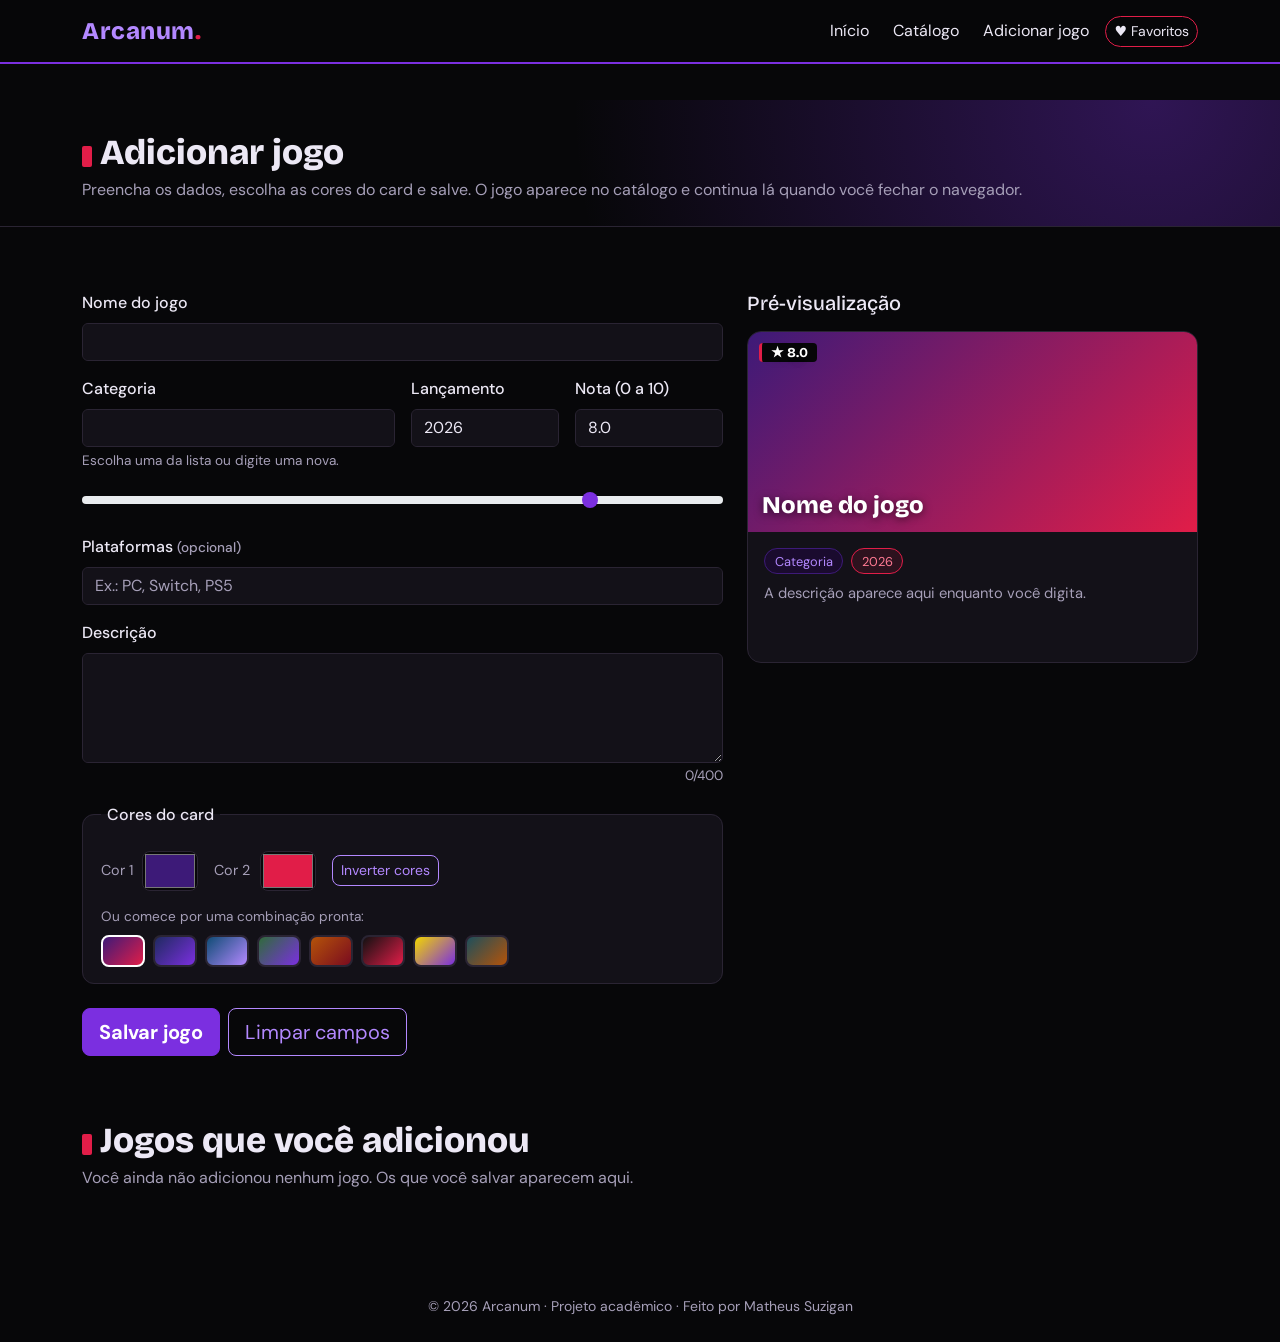
==== adicionar.html @ 14330023 "ATUALIZAÇÃO 2.6" ====
<!DOCTYPE html>
<html lang="pt-BR">

<head>
    <meta charset="UTF-8">
    <meta name="viewport" content="width=device-width, initial-scale=1">
    <meta name="description" content="Adicione seus próprios jogos ao catálogo Arcanum.">
    <title>Adicionar jogo | Arcanum</title>
    <link rel="preconnect" href="https://fonts.googleapis.com">
    <link rel="preconnect" href="https://fonts.gstatic.com" crossorigin>
    <link
        href="https://fonts.googleapis.com/css2?family=Bricolage+Grotesque:wght@500;700;800&family=DM+Sans:wght@400;500;700&display=swap"
        rel="stylesheet">
    <link href="https://cdn.jsdelivr.net/npm/bootstrap@5.3.3/dist/css/bootstrap.min.css" rel="stylesheet">
    <link rel="stylesheet" href="CSS/style.css">
    <link rel="stylesheet" href="CSS/adicionar.css">
</head>

<body>

    <header>
        <nav class="navbar navbar-expand-md navbar-dark fixed-top app-nav" aria-label="Navegação principal">
            <div class="container">
                <a class="navbar-brand" href="index.html">Arcanum</a>
                <button class="navbar-toggler" type="button" data-bs-toggle="collapse" data-bs-target="#menu"
                    aria-controls="menu" aria-expanded="false" aria-label="Abrir menu">
                    <span class="navbar-toggler-icon"></span>
                </button>
                <div class="collapse navbar-collapse" id="menu">
                    <ul class="navbar-nav ms-auto align-items-md-center gap-md-2">
                        <li class="nav-item"><a class="nav-link" href="index.html">Início</a></li>
                        <li class="nav-item"><a class="nav-link" href="catalogo.html">Catálogo</a></li>
                        <li class="nav-item"><a class="nav-link active" href="adicionar.html"
                                aria-current="page">Adicionar jogo</a></li>
                        <li class="nav-item">
                            <a class="btn btn-sm btn-fav-nav" href="index.html#favoritos">♥ Favoritos</a>
                        </li>
                    </ul>
                </div>
            </div>
        </nav>
    </header>

    <main class="pagina-catalogo">
        <section class="cabecalho-catalogo">
            <div class="container">
                <h1 class="section-title mb-1">Adicionar jogo</h1>
                <p class="text-muted-arcanum mb-0">Preencha os dados, escolha as cores do card e salve. O jogo aparece
                    no catálogo e continua lá quando você fechar o navegador.</p>
            </div>
        </section>

        <section class="py-5" aria-label="Formulário de novo jogo">
            <div class="container">
                <div class="row g-4">

                    <div class="col-lg-7">
                        <form id="formJogo" novalidate>
                            <div class="row g-3">
                                <div class="col-12">
                                    <label for="titulo" class="form-label">Nome do jogo</label>
                                    <input type="text" id="titulo" class="form-control" maxlength="60" required
                                        autocomplete="off">
                                    <div class="invalid-feedback">Digite o nome do jogo.</div>
                                </div>

                                <div class="col-sm-6">
                                    <label for="categoria" class="form-label">Categoria</label>
                                    <input type="text" id="categoria" class="form-control" list="listaCategorias"
                                        maxlength="30" required autocomplete="off">
                                    <datalist id="listaCategorias"></datalist>
                                    <div class="form-text campo-ajuda">Escolha uma da lista ou digite uma nova.</div>
                                    <div class="invalid-feedback">Informe a categoria.</div>
                                </div>

                                <div class="col-sm-3 col-6">
                                    <label for="ano" class="form-label">Lançamento</label>
                                    <input type="number" id="ano" class="form-control" min="1950" max="2100" step="1"
                                        required>
                                    <div class="invalid-feedback">Use um ano entre 1950 e 2100.</div>
                                </div>

                                <div class="col-sm-3 col-6">
                                    <label for="nota" class="form-label">Nota (0 a 10)</label>
                                    <input type="number" id="nota" class="form-control" min="0" max="10" step="0.1"
                                        value="8.0" required>
                                    <div class="invalid-feedback">A nota vai de 0 a 10.</div>
                                </div>

                                <div class="col-12">
                                    <label for="notaRange" class="visually-hidden">Ajustar nota com o controle
                                        deslizante</label>
                                    <input type="range" id="notaRange" class="form-range" min="0" max="10" step="0.1"
                                        value="8">
                                </div>

                                <div class="col-12">
                                    <label for="plataforma" class="form-label">Plataformas <span
                                            class="campo-ajuda">(opcional)</span></label>
                                    <input type="text" id="plataforma" class="form-control" maxlength="60"
                                        placeholder="Ex.: PC, Switch, PS5" autocomplete="off">
                                </div>

                                <div class="col-12">
                                    <label for="descricao" class="form-label">Descrição</label>
                                    <textarea id="descricao" class="form-control" rows="4" maxlength="400"
                                        required></textarea>
                                    <div class="invalid-feedback">Escreva uma descrição.</div>
                                    <div class="text-end"><small class="campo-ajuda"
                                            id="contadorDescricao">0/400</small></div>
                                </div>

                                <div class="col-12">
                                    <fieldset class="fieldset-cores">
                                        <legend class="form-label mb-2">Cores do card</legend>
                                        <div class="d-flex flex-wrap align-items-center gap-3 mb-3">
                                            <div class="seletor-cor">
                                                <label for="cor1">Cor 1</label>
                                                <input type="color" id="cor1" value="#3d1a78">
                                            </div>
                                            <div class="seletor-cor">
                                                <label for="cor2">Cor 2</label>
                                                <input type="color" id="cor2" value="#e11d48">
                                            </div>
                                            <button type="button" class="btn btn-sm btn-outline-arcanum"
                                                id="btnInverter">Inverter cores</button>
                                        </div>
                                        <p class="campo-ajuda mb-2" id="rotuloPresets">Ou comece por uma combinação
                                            pronta:</p>
                                        <div class="d-flex flex-wrap gap-2" id="presets" role="group"
                                            aria-labelledby="rotuloPresets"></div>
                                    </fieldset>
                                </div>
                            </div>

                            <div class="d-flex flex-wrap gap-2 mt-4">
                                <button type="submit" class="btn btn-arcanum btn-lg">Salvar jogo</button>
                                <button type="button" class="btn btn-outline-arcanum btn-lg" id="btnLimpar">Limpar
                                    campos</button>
                            </div>

                            <div id="mensagem" class="mt-3" role="status" aria-live="polite"></div>
                        </form>
                    </div>

                    <div class="col-lg-5">
                        <div class="preview-sticky">
                            <h2 class="h5 mb-3">Pré-visualização</h2>
                            <article class="game-card preview-card" aria-label="Pré-visualização do card">
                                <div class="game-capa" id="prevCapa">
                                    <span class="game-nota" id="prevNota">★ 8.0</span>
                                    <span id="prevTitulo">Nome do jogo</span>
                                </div>
                                <div class="game-body">
                                    <div class="d-flex gap-2 mb-2 flex-wrap">
                                        <span class="tag" id="prevCategoria">Categoria</span>
                                        <span class="tag tag-vermelha" id="prevAno">Ano</span>
                                    </div>
                                    <p class="game-desc mb-0" id="prevDescricao">A descrição aparece aqui enquanto você
                                        digita.</p>
                                </div>
                            </article>
                        </div>
                    </div>
                </div>

                <div class="mt-5">
                    <h2 class="section-title h3 mb-1">Jogos que você adicionou</h2>
                    <p class="text-muted-arcanum" id="resumoSalvos" aria-live="polite"></p>
                    <ul class="lista-salvos list-unstyled" id="listaSalvos"></ul>
                </div>
            </div>
        </section>
    </main>

    <footer class="py-4 text-center">
        <small>© 2026 Arcanum · Projeto acadêmico · Feito por Matheus Suzigan</small>
    </footer>

    <script src="https://cdn.jsdelivr.net/npm/bootstrap@5.3.3/dist/js/bootstrap.bundle.min.js"></script>
    <script src="JS/adicionar.js"></script>
</body>

</html>
---- CSS/style.css ----
:root {
  --roxo-900: #1a0b2e;
  --roxo-700: #3d1a78;
  --roxo-500: #7b2fe0;
  --roxo-300: #b388ff;
  --preto: #070709;
  --grafite: #131118;
  --vermelho: #e11d48;
  --texto: #ece8f5;
  --texto-suave: #a69fb8;
  --borda: #2a2433;
}
 
html { scroll-behavior: smooth; scroll-padding-top: 76px; }
 
body {
  font-family: 'DM Sans', system-ui, sans-serif;
  background: var(--preto);
  color: var(--texto);
}
 
h1, h2, h3, h4, .navbar-brand { font-family: 'Bricolage Grotesque', sans-serif; }
 
.text-muted-arcanum { color: var(--texto-suave); }
 
.app-nav {
  background: rgba(7, 7, 9, .92);
  backdrop-filter: blur(8px);
  border-bottom: 2px solid var(--roxo-500);
}
.navbar-brand { font-weight: 800; font-size: 1.5rem; color: var(--roxo-300) !important; letter-spacing: .5px; }
.navbar-brand::after { content: "."; color: var(--vermelho); }
.nav-link { color: var(--texto) !important; }
.nav-link:hover, .nav-link:focus-visible { color: var(--roxo-300) !important; }
 
.btn-fav-nav {
  border: 1px solid var(--vermelho);
  color: var(--texto);
  border-radius: 999px;
}
.btn-fav-nav:hover, .btn-fav-nav[aria-pressed="true"] { background: var(--vermelho); color: #fff; }
.btn-fav-nav .badge { background: #fff; color: var(--vermelho); }
 
.hero {
  padding: 140px 0 80px;
  background:
    radial-gradient(circle at 85% 20%, rgba(123, 47, 224, .45), transparent 45%),
    linear-gradient(180deg, var(--roxo-900) 0%, var(--preto) 100%);
}
.hero-title { font-weight: 800; font-size: clamp(2rem, 5vw, 3.4rem); line-height: 1.1; margin-bottom: 1rem; }
.hero-text { color: var(--texto-suave); font-size: 1.15rem; max-width: 52ch; margin-bottom: 1.8rem; }
 
.hero-stats {
  display: grid; grid-template-columns: repeat(3, 1fr);
  background: var(--grafite);
  border: 1px solid var(--borda);
  border-left: 4px solid var(--vermelho);
  border-radius: 12px;
  padding: 1.5rem 1rem;
  text-align: center;
}
.hero-stats strong { display: block; font-family: 'Bricolage Grotesque', sans-serif; font-size: 2.2rem; color: var(--roxo-300); }
.hero-stats span { color: var(--texto-suave); font-size: .9rem; }

.btn-arcanum {
  background: var(--roxo-500); border: 1px solid var(--roxo-500);
  color: #fff; font-weight: 700; border-radius: 8px;
}
.btn-arcanum:hover, .btn-arcanum:focus-visible { background: var(--roxo-700); border-color: var(--roxo-300); color: #fff; }
 
.btn-outline-arcanum {
  border: 1px solid var(--roxo-300); color: var(--roxo-300); border-radius: 8px;
}
.btn-outline-arcanum:hover { background: var(--roxo-300); color: var(--preto); }
 
.section-title { font-weight: 800; font-size: clamp(1.6rem, 3vw, 2.2rem); }
.section-title::before {
  content: ""; display: inline-block; width: 10px; height: 1.1em;
  background: var(--vermelho); margin-right: .5rem; vertical-align: -.15em; border-radius: 2px;
  text-align: center; line-height: 1; font-size: 1.2rem;
}
 
.filtros-busca { min-width: min(100%, 380px); }
.form-control, .form-select {
  background-color: var(--grafite); color: var(--texto);
  border: 1px solid var(--borda);
}
.form-control:focus, .form-select:focus {
  background-color: var(--grafite); color: var(--texto);
  border-color: var(--roxo-500); box-shadow: 0 0 0 .2rem rgba(123, 47, 224, .35);
}
.form-control::placeholder { color: var(--texto-suave); }
 
.chip {
  background: transparent; color: var(--texto);
  border: 1px solid var(--borda); border-radius: 999px;
  padding: .4rem 1rem; font-weight: 500; cursor: pointer;
  transition: background .2s, border-color .2s;
}
.chip:hover { border-color: var(--roxo-300); }
.chip.ativo { background: var(--roxo-500); border-color: var(--roxo-500); color: #fff; }
 
.game-card {
  background: var(--grafite);
  border: 1px solid var(--borda);
  border-radius: 14px;
  overflow: hidden;
  height: 100%;
  display: flex; flex-direction: column;
  transition: border-color .25s;
}
.game-card:hover { border-color: var(--roxo-500); }
 
.game-capa {
  height: 150px; position: relative;
  display: flex; align-items: flex-end; padding: .9rem;
  font-family: 'Bricolage Grotesque', sans-serif; font-weight: 800; font-size: 1.5rem; line-height: 1.05;
  color: #fff; text-shadow: 0 2px 8px rgba(0, 0, 0, .6);
}
.game-nota {
  position: absolute; top: .7rem; left: .7rem;
  background: var(--preto); color: #fff; border-left: 3px solid var(--vermelho);
  padding: .15rem .55rem; font-weight: 700; font-size: .85rem; border-radius: 4px;
}
.btn-coracao {
  position: absolute; top: .5rem; right: .5rem;
  width: 40px; height: 40px; border-radius: 50%;
  background: rgba(7, 7, 9, .75); border: 1px solid var(--borda);
  color: #fff; font-size: 1.2rem; line-height: 1;
  transition: transform .15s, background .2s;
}
.btn-coracao:hover { transform: scale(1.12); }
.btn-coracao.ativo { background: var(--vermelho); border-color: var(--vermelho); }
 
.game-body { padding: 1rem; display: flex; flex-direction: column; flex: 1; }
.game-titulo { font-size: 1.15rem; font-weight: 700; margin-bottom: .4rem; }
.game-desc {
  color: var(--texto-suave); font-size: .92rem; margin-bottom: 1rem;
  display: -webkit-box; line-clamp: 3; -webkit-line-clamp: 3; -webkit-box-orient: vertical; overflow: hidden;
}
.game-body .btn { margin-top: auto; }
 
.tag {
  display: inline-block; padding: .15rem .6rem; border-radius: 999px;
  background: var(--roxo-900); color: var(--roxo-300);
  border: 1px solid var(--roxo-700); font-size: .8rem;
}
.tag-vermelha { background: rgba(225, 29, 72, .12); color: #ff7a93; border-color: var(--vermelho); }
 
.estado-vazio {
  text-align: center; padding: 3rem 1rem; margin-top: 1rem;
  border: 1px dashed var(--vermelho); border-radius: 12px; color: var(--texto-suave);
}
 
.sobre { background: var(--grafite); border-top: 1px solid var(--borda); border-bottom: 1px solid var(--borda); }
footer { color: var(--texto-suave); }
 
.modal-content { background: var(--grafite); color: var(--texto); border: 1px solid var(--roxo-500); border-radius: 14px; overflow: hidden; }
.modal-capa { height: 120px; }
 
:focus-visible { outline: 3px solid var(--roxo-300); outline-offset: 2px; }
@media (prefers-reduced-motion: reduce) {
  * { transition: none !important; scroll-behavior: auto !important; }
}

.flip-card {
  height: 400px; perspective: 1100px; cursor: pointer; border-radius: 14px;
  transition: transform .25s, box-shadow .25s;
}
.flip-card:hover { transform: translateY(-6px); box-shadow: 0 10px 30px rgba(123, 47, 224, .35); }
.flip-inner {
  position: relative; width: 100%; height: 100%;
  transition: transform .75s cubic-bezier(.2, .8, .2, 1);
  transform-style: preserve-3d;
  will-change: transform;
}
.flip-card.virado .flip-inner { transform: rotateY(180deg); }

.flip-face {
  position: absolute; inset: 0;
  backface-visibility: hidden; -webkit-backface-visibility: hidden;
  transition: opacity .2s ease, transform .2s ease;
}
.flip-front {
  opacity: 1;
}
.flip-front .game-capa { height: 210px; }
.flip-back {
  transform: rotateY(180deg); opacity: 0;
  padding: 1.2rem; display: flex; flex-direction: column;
  background: linear-gradient(160deg, var(--c1, var(--roxo-900)) -40%, var(--grafite) 55%);
  border-top: 4px solid var(--vermelho);
}
.flip-card.virado .flip-front { opacity: 0; }
.flip-card.virado .flip-back { opacity: 1; }

.dica-virar { color: var(--texto-suave); font-size: .85rem; }
.estrelas { color: var(--vermelho); letter-spacing: 2px; margin-bottom: .6rem; }
.verso-desc { font-size: .92rem; flex: 1; overflow: auto; }
.verso-info { font-size: .85rem; color: var(--texto-suave); }
.btn-outline-arcanum.ativo-fav { background: var(--vermelho); border-color: var(--vermelho); color: #fff; }
 
.pagina-catalogo { padding-top: 100px; }
.cabecalho-catalogo {
  padding: 2rem 0 1.5rem; margin-bottom: 1rem;
  background: radial-gradient(circle at 90% 0%, rgba(123, 47, 224, .35), transparent 50%);
  border-bottom: 1px solid var(--borda);
}

.form-label { font-weight: 500; }
.campo-ajuda { color: var(--texto-suave); font-size: .85rem; }
textarea.form-control { resize: vertical; }

.form-control.is-invalid, .form-select.is-invalid { border-color: var(--vermelho); }
.invalid-feedback { color: #ff7a93; }

.form-range::-webkit-slider-thumb { background: var(--roxo-500); }
.form-range::-moz-range-thumb { background: var(--roxo-500); }
.form-range:focus::-webkit-slider-thumb { box-shadow: 0 0 0 .2rem rgba(123, 47, 224, .35); }

.fieldset-cores {
  border: 1px solid var(--borda); border-radius: 12px;
  padding: 1rem 1.1rem; background: var(--grafite);
}
.fieldset-cores legend { float: none; width: auto; padding: 0 .4rem; margin-bottom: 0; font-size: 1rem; }

.seletor-cor { display: flex; align-items: center; gap: .6rem; }
.seletor-cor label { font-size: .9rem; color: var(--texto-suave); }
.seletor-cor input[type="color"] {
  width: 56px; height: 40px; padding: 2px; cursor: pointer;
  background: var(--preto); border: 1px solid var(--borda); border-radius: 8px;
}

.preset {
  width: 44px; height: 32px; border-radius: 8px; cursor: pointer;
  border: 2px solid var(--borda);
  transition: border-color .15s, transform .15s;
}
.preset:hover { transform: scale(1.08); }
.preset[aria-pressed="true"] { border-color: #fff; }

.preview-sticky { position: sticky; top: 96px; }
.preview-card { height: auto; }
.preview-card .game-capa { height: 200px; }
.preview-card .game-body { min-height: 130px; }

.lista-salvos { display: grid; gap: .75rem; }
.item-salvo {
  display: flex; align-items: center; gap: 1rem; flex-wrap: wrap;
  background: var(--grafite); border: 1px solid var(--borda);
  border-radius: 12px; padding: .75rem 1rem;
}
.item-salvo .amostra { width: 48px; height: 48px; border-radius: 10px; flex: none; }
.item-salvo .info { flex: 1; min-width: 160px; }
.item-salvo .info strong { display: block; font-family: 'Bricolage Grotesque', sans-serif; }
.item-salvo .info span { color: var(--texto-suave); font-size: .88rem; }
.btn-remover { border: 1px solid var(--vermelho); color: #ff7a93; background: transparent; border-radius: 8px; }
.btn-remover:hover, .btn-remover:focus-visible { background: var(--vermelho); color: #fff; }

.alert-arcanum-ok, .alert-arcanum-erro {
  border-radius: 10px; padding: .75rem 1rem; border: 1px solid;
}
.alert-arcanum-ok { background: rgba(123, 47, 224, .15); border-color: var(--roxo-500); color: var(--roxo-300); }
.alert-arcanum-erro { background: rgba(225, 29, 72, .12); border-color: var(--vermelho); color: #ff7a93; }
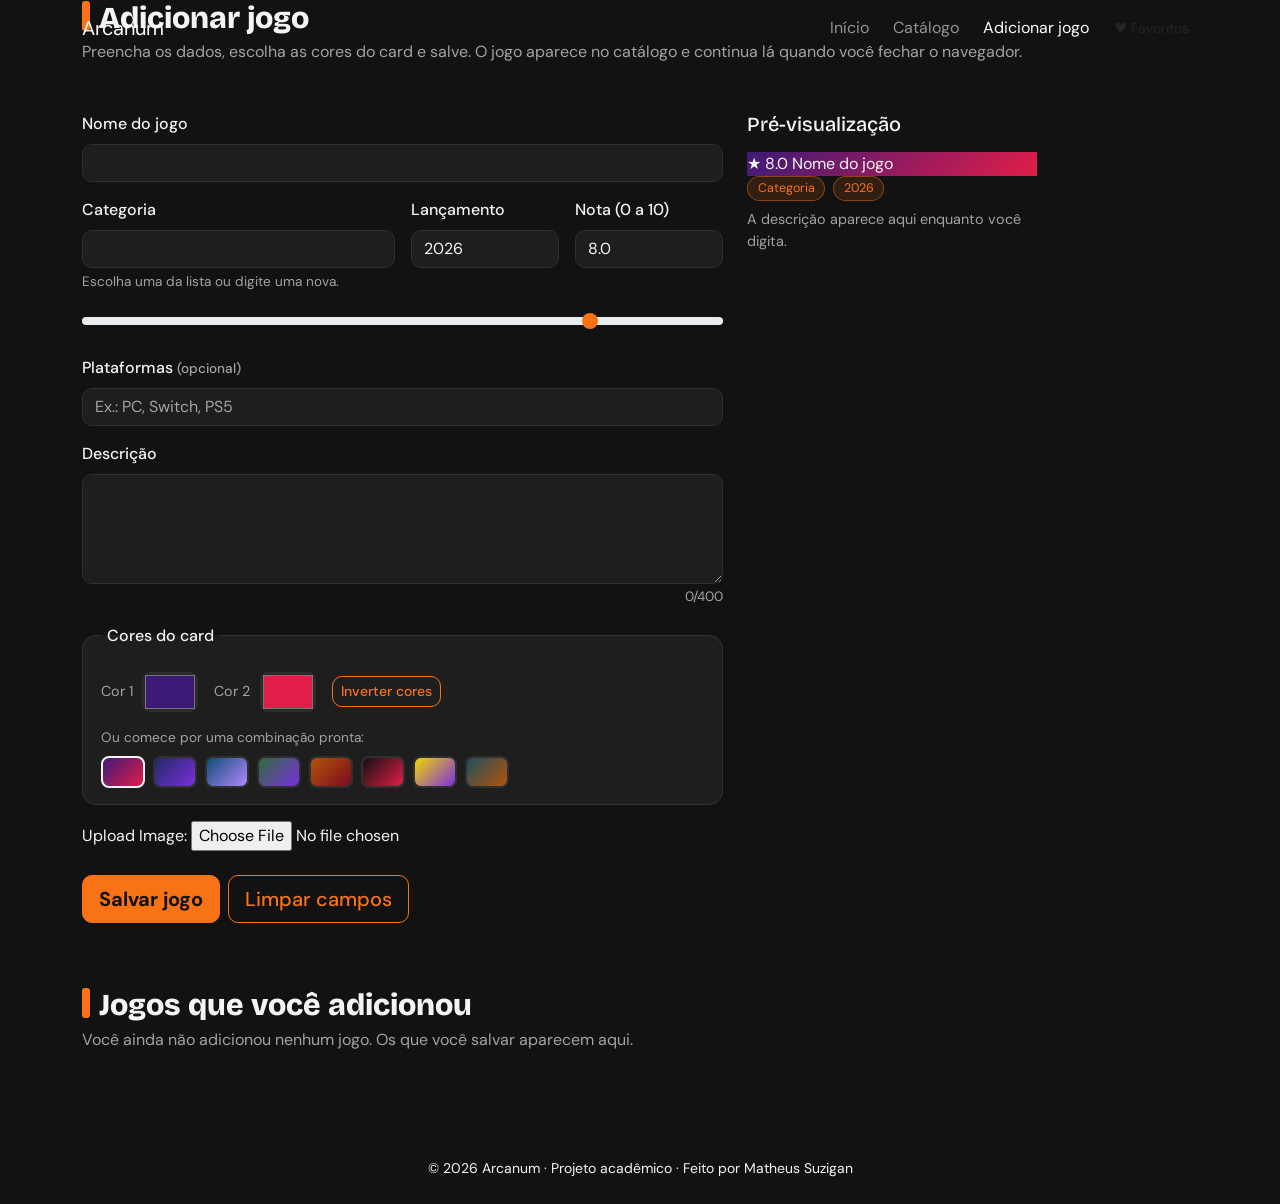
==== commit 6fb5c6ea: "atualização 2.7" ====
--- a/adicionar.html
+++ b/adicionar.html
@@ -131,6 +131,11 @@
                                             aria-labelledby="rotuloPresets"></div>
                                     </fieldset>
                                 </div>
+
+                                <div>
+                                    <label for="gameImage">Upload Image:</label>
+                                    <input type="file" id="gameImage" accept="image/*">
+                                </div>
                             </div>
 
                             <div class="d-flex flex-wrap gap-2 mt-4">
--- a/CSS/style.css
+++ b/CSS/style.css
@@ -1,264 +1,907 @@
-:root {
-  --roxo-900: #1a0b2e;
-  --roxo-700: #3d1a78;
-  --roxo-500: #7b2fe0;
-  --roxo-300: #b388ff;
-  --preto: #070709;
-  --grafite: #131118;
-  --vermelho: #e11d48;
-  --texto: #ece8f5;
-  --texto-suave: #a69fb8;
-  --borda: #2a2433;
-}
- 
-html { scroll-behavior: smooth; scroll-padding-top: 76px; }
- 
+:root,
+[data-bs-theme="dark"] {
+  --bg: #121212;
+  --sidebar: #171717;
+  --card: #1E1E1E;
+  --card-2: #292929;
+  --borda: #303030;
+  --destaque: #F97316;
+  --destaque-hover: #FB8B3C;
+  --destaque-texto: #F97316;
+  --on-destaque: #121212;
+  --ouro: #FACC15;
+  --texto: #F4F4F5;
+  --texto-suave: #A3A3A3;
+  --sombra: 0 12px 32px rgba(0, 0, 0, .5);
+}
+
+[data-bs-theme="light"] {
+  --bg: #F4F4F5;
+  --sidebar: #FFFFFF;
+  --card: #FFFFFF;
+  --card-2: #F0F0F2;
+  --borda: #E2E2E6;
+  --destaque: #F97316;
+  --destaque-hover: #EA6A0A;
+  --destaque-texto: #C2570C;
+  --on-destaque: #121212;
+  --ouro: #E8A200;
+  --texto: #18181B;
+  --texto-suave: #5F5F69;
+  --sombra: 0 12px 28px rgba(24, 24, 27, .14);
+}
+
+html {
+  scroll-behavior: smooth;
+  scroll-padding-top: 90px;
+}
+
 body {
   font-family: 'DM Sans', system-ui, sans-serif;
-  background: var(--preto);
-  color: var(--texto);
-}
- 
-h1, h2, h3, h4, .navbar-brand { font-family: 'Bricolage Grotesque', sans-serif; }
- 
-.text-muted-arcanum { color: var(--texto-suave); }
- 
-.app-nav {
-  background: rgba(7, 7, 9, .92);
-  backdrop-filter: blur(8px);
-  border-bottom: 2px solid var(--roxo-500);
-}
-.navbar-brand { font-weight: 800; font-size: 1.5rem; color: var(--roxo-300) !important; letter-spacing: .5px; }
-.navbar-brand::after { content: "."; color: var(--vermelho); }
-.nav-link { color: var(--texto) !important; }
-.nav-link:hover, .nav-link:focus-visible { color: var(--roxo-300) !important; }
- 
-.btn-fav-nav {
-  border: 1px solid var(--vermelho);
-  color: var(--texto);
+  background: var(--bg);
+  color: var(--texto);
+  transition: background-color .25s, color .25s;
+}
+
+h1,
+h2,
+h3,
+h4,
+.marca {
+  font-family: 'Bricolage Grotesque', sans-serif;
+}
+
+.text-muted-arcanum {
+  color: var(--texto-suave);
+}
+
+.app {
+  display: flex;
+  min-height: 100vh;
+}
+
+.conteudo {
+  flex: 1;
+  min-width: 0;
+  display: flex;
+  flex-direction: column;
+}
+
+.conteudo main {
+  flex: 1;
+  padding: 1.5rem clamp(1rem, 3vw, 2rem) 2.5rem;
+}
+
+.sidebar {
+  --bs-offcanvas-width: 270px;
+  --bs-offcanvas-bg: var(--sidebar);
+  --bs-offcanvas-color: var(--texto);
+  --bs-offcanvas-border-color: var(--borda);
+  display: flex;
+  flex-direction: column;
+  padding: 1.25rem 1rem;
+  color: var(--texto);
+}
+
+@media (min-width: 992px) {
+  .sidebar.offcanvas-lg {
+    position: sticky !important;
+    top: 0;
+    height: 100vh;
+    width: 250px !important;
+    flex: none;
+    overflow-y: auto;
+    background-color: var(--sidebar) !important;
+    border-right: 1px solid var(--borda) !important;
+  }
+}
+
+.sidebar-marca {
+  display: flex;
+  align-items: center;
+  justify-content: space-between;
+  margin-bottom: 1.75rem;
+  padding: 0 .5rem;
+}
+
+.marca {
+  font-weight: 800;
+  font-size: 1.6rem;
+  color: var(--texto);
+  text-decoration: none;
+  letter-spacing: .3px;
+}
+
+.marca span {
+  color: var(--destaque);
+}
+
+.marca:hover {
+  color: var(--texto);
+}
+
+.nav-app {
+  display: flex;
+  flex-direction: column;
+  gap: .3rem;
+}
+
+.nav-app a {
+  display: flex;
+  align-items: center;
+  gap: .8rem;
+  padding: .7rem .9rem;
+  border-radius: 10px;
+  color: var(--texto-suave);
+  text-decoration: none;
+  font-weight: 500;
+  transition: background .15s, color .15s;
+}
+
+.nav-app a:hover {
+  background: var(--card-2);
+  color: var(--texto);
+}
+
+.nav-app a.ativo {
+  background: var(--destaque);
+  color: var(--on-destaque);
+  font-weight: 700;
+}
+
+.nav-app .ico {
+  width: 1.3rem;
+  text-align: center;
+  font-size: 1.05rem;
+}
+
+.nav-app .badge {
+  margin-left: auto;
+  background: var(--card-2);
+  color: var(--texto);
+  border: 1px solid var(--borda);
+}
+
+.sidebar-rodape {
+  margin-top: auto;
+  padding: 1rem .5rem 0;
+  color: var(--texto-suave);
+  font-size: .8rem;
+}
+
+.topbar {
+  position: sticky;
+  top: 0;
+  z-index: 100;
+  display: flex;
+  align-items: center;
+  gap: .9rem;
+  padding: .8rem clamp(1rem, 3vw, 2rem);
+  background: color-mix(in srgb, var(--bg) 86%, transparent);
+  backdrop-filter: blur(10px);
+  border-bottom: 1px solid var(--borda);
+}
+
+.topbar h1 {
+  font-size: 1.15rem;
+  font-weight: 700;
+  margin: 0;
+}
+
+.topbar .espaco {
+  flex: 1;
+}
+
+.busca-topo {
+  flex: 1;
+  max-width: 440px;
+  margin-left: auto;
+}
+
+.btn-icone {
+  width: 42px;
+  height: 42px;
+  flex: none;
+  display: grid;
+  place-items: center;
+  background: var(--card);
+  color: var(--texto);
+  border: 1px solid var(--borda);
+  border-radius: 10px;
+  font-size: 1.15rem;
+  line-height: 1;
+  transition: border-color .15s, color .15s;
+}
+
+.btn-icone:hover {
+  border-color: var(--destaque);
+  color: var(--destaque-texto);
+}
+
+footer.rodape {
+  color: var(--texto-suave);
+  border-top: 1px solid var(--borda);
+  padding: 1.25rem;
+  text-align: center;
+}
+
+.btn-arcanum {
+  background: var(--destaque);
+  border: 1px solid var(--destaque);
+  color: var(--on-destaque);
+  font-weight: 700;
+  border-radius: 10px;
+}
+
+.btn-arcanum:hover,
+.btn-arcanum:focus-visible,
+.btn-arcanum:active {
+  background: var(--destaque-hover);
+  border-color: var(--destaque-hover);
+  color: var(--on-destaque);
+}
+
+.btn-outline-arcanum {
+  background: transparent;
+  border: 1px solid var(--destaque);
+  color: var(--destaque-texto);
+  border-radius: 10px;
+  font-weight: 500;
+}
+
+.btn-outline-arcanum:hover,
+.btn-outline-arcanum:focus-visible,
+.btn-outline-arcanum:active {
+  background: var(--destaque);
+  border-color: var(--destaque);
+  color: var(--on-destaque);
+}
+
+.btn-outline-arcanum.ativo-fav {
+  background: var(--destaque);
+  color: var(--on-destaque);
+  font-weight: 700;
+}
+
+.form-control,
+.form-select {
+  background-color: var(--card);
+  color: var(--texto);
+  border: 1px solid var(--borda);
+  border-radius: 10px;
+}
+
+.form-control:focus,
+.form-select:focus {
+  background-color: var(--card);
+  color: var(--texto);
+  border-color: var(--destaque);
+  box-shadow: 0 0 0 .2rem rgba(249, 115, 22, .3);
+}
+
+.form-control::placeholder {
+  color: var(--texto-suave);
+}
+
+:focus-visible {
+  outline: 3px solid var(--destaque);
+  outline-offset: 2px;
+}
+
+.section-title {
+  font-weight: 800;
+  font-size: clamp(1.4rem, 2.6vw, 1.9rem);
+}
+
+.section-title::before {
+  content: "";
+  display: inline-block;
+  width: 8px;
+  height: 1em;
+  background: var(--destaque);
+  margin-right: .55rem;
+  vertical-align: -.1em;
+  border-radius: 3px;
+}
+
+.hero-fav {
+  text-align: center;
+  padding: 2.5rem 1rem 2rem;
+  border: 1px solid var(--borda);
+  border-radius: 22px;
+  background:
+    radial-gradient(ellipse at 50% -10%, rgba(249, 115, 22, .26), transparent 62%),
+    var(--card);
+  overflow: hidden;
+}
+
+.hero-title {
+  font-weight: 800;
+  font-size: clamp(1.8rem, 4.2vw, 3rem);
+  line-height: 1.08;
+  margin: 0 auto;
+  max-width: 18ch;
+}
+
+.hero-sub {
+  color: var(--texto-suave);
+  max-width: 52ch;
+  margin: .8rem auto 0;
+}
+
+.fan {
+  display: flex;
+  justify-content: center;
+  align-items: center;
+  gap: clamp(.4rem, 1.6vw, 1rem);
+  margin: 2rem 0 1.2rem;
+  padding: 0 .25rem;
+}
+
+.fan-card {
+  --w: clamp(70px, 13vw, 168px);
+  width: var(--w);
+  aspect-ratio: 3 / 4;
+  flex: none;
+  padding: 0;
+  border: 1px solid var(--borda);
+  border-radius: 10px;
+  overflow: hidden;
+  background: var(--card-2);
+  cursor: pointer;
+  box-shadow: var(--sombra);
+  transition: transform .25s, border-color .2s;
+}
+
+.fan-card[data-d="1"] {
+  --w: clamp(78px, 15vw, 190px);
+}
+
+.fan-card[data-d="0"] {
+  --w: clamp(92px, 18vw, 230px);
+  border-color: var(--destaque);
+}
+
+.fan-card:hover {
+  transform: translateY(-8px);
+  border-color: var(--destaque);
+}
+
+.fan-card .capa {
+  width: 100%;
+  height: 100%;
+  font-size: clamp(.8rem, 1.5vw, 1.15rem);
+  padding: .6rem;
+  text-align: left;
+}
+
+.fan-legenda {
+  color: var(--texto-suave);
+  margin: 0 0 1.2rem;
+}
+
+.hero-acoes {
+  display: flex;
+  justify-content: center;
+  gap: .6rem;
+  flex-wrap: wrap;
+}
+
+@media (max-width: 575.98px) {
+  .fan-card[data-d="2"] {
+    display: none;
+  }
+
+  .fan-card {
+    --w: 92px;
+  }
+
+  .fan-card[data-d="1"] {
+    --w: 104px;
+  }
+
+  .fan-card[data-d="0"] {
+    --w: 124px;
+  }
+}
+
+.stats {
+  display: grid;
+  grid-template-columns: repeat(3, 1fr);
+  gap: 1rem;
+  margin: 1.25rem 0 2.5rem;
+}
+
+.stat {
+  background: var(--card);
+  border: 1px solid var(--borda);
+  border-radius: 14px;
+  padding: 1rem;
+  text-align: center;
+}
+
+.stat strong {
+  display: block;
+  font-family: 'Bricolage Grotesque', sans-serif;
+  font-size: 1.9rem;
+  color: var(--destaque-texto);
+  line-height: 1.1;
+}
+
+.stat span {
+  color: var(--texto-suave);
+  font-size: .9rem;
+}
+
+.cabecalho-pagina {
+  margin-bottom: 1.25rem;
+}
+
+.barra-filtros {
+  display: flex;
+  flex-wrap: wrap;
+  gap: .5rem;
+  margin-bottom: 1.25rem;
+}
+
+.chip {
+  background: var(--card);
+  color: var(--texto);
+  border: 1px solid var(--borda);
   border-radius: 999px;
-}
-.btn-fav-nav:hover, .btn-fav-nav[aria-pressed="true"] { background: var(--vermelho); color: #fff; }
-.btn-fav-nav .badge { background: #fff; color: var(--vermelho); }
- 
-.hero {
-  padding: 140px 0 80px;
-  background:
-    radial-gradient(circle at 85% 20%, rgba(123, 47, 224, .45), transparent 45%),
-    linear-gradient(180deg, var(--roxo-900) 0%, var(--preto) 100%);
-}
-.hero-title { font-weight: 800; font-size: clamp(2rem, 5vw, 3.4rem); line-height: 1.1; margin-bottom: 1rem; }
-.hero-text { color: var(--texto-suave); font-size: 1.15rem; max-width: 52ch; margin-bottom: 1.8rem; }
- 
-.hero-stats {
-  display: grid; grid-template-columns: repeat(3, 1fr);
-  background: var(--grafite);
-  border: 1px solid var(--borda);
-  border-left: 4px solid var(--vermelho);
-  border-radius: 12px;
-  padding: 1.5rem 1rem;
+  padding: .4rem 1rem;
+  font-weight: 500;
+  cursor: pointer;
+  transition: background .2s, border-color .2s;
+}
+
+.chip:hover {
+  border-color: var(--destaque);
+}
+
+.chip.ativo {
+  background: var(--destaque);
+  border-color: var(--destaque);
+  color: var(--on-destaque);
+  font-weight: 700;
+}
+
+.chip-fav {
+  border-color: var(--destaque);
+  color: var(--destaque-texto);
+}
+
+.chip-fav.ativo {
+  color: var(--on-destaque);
+}
+
+.ordenar-wrap {
+  min-width: 170px;
+}
+
+.grade-jogos {
+  display: grid;
+  grid-template-columns: repeat(auto-fill, minmax(215px, 1fr));
+  gap: 1.25rem;
+}
+
+.card-jogo {
+  background: var(--card);
+  border: 1px solid var(--borda);
+  border-radius: 16px;
+  overflow: hidden;
+  display: flex;
+  flex-direction: column;
+  transition: transform .2s, border-color .2s, box-shadow .2s;
+}
+
+.card-jogo:hover {
+  transform: translateY(-4px);
+  border-color: var(--destaque);
+  box-shadow: var(--sombra);
+}
+
+.capa {
+  position: relative;
+  overflow: hidden;
+  display: flex;
+  align-items: flex-end;
+  padding: .9rem;
+  font-family: 'Bricolage Grotesque', sans-serif;
+  font-weight: 800;
+  font-size: 1.3rem;
+  line-height: 1.05;
+  color: #fff;
+  text-shadow: 0 2px 8px rgba(0, 0, 0, .6);
+}
+
+.capa img {
+  position: absolute;
+  inset: 0;
+  width: 100%;
+  height: 100%;
+  object-fit: cover;
+  z-index: 1;
+}
+
+.card-jogo .capa {
+  aspect-ratio: 3 / 4;
+  cursor: pointer;
+}
+
+.nota {
+  position: absolute;
+  top: .65rem;
+  left: .65rem;
+  z-index: 2;
+  background: rgba(18, 18, 18, .85);
+  color: #fff;
+  text-shadow: none;
+  padding: .15rem .55rem;
+  font: 700 .85rem 'DM Sans', sans-serif;
+  border-radius: 8px;
+}
+
+.nota i {
+  color: #FACC15;
+  font-style: normal;
+}
+
+.btn-coracao {
+  position: absolute;
+  top: .55rem;
+  right: .55rem;
+  z-index: 2;
+  width: 40px;
+  height: 40px;
+  border-radius: 50%;
+  background: rgba(18, 18, 18, .78);
+  border: 1px solid rgba(255, 255, 255, .18);
+  color: #fff;
+  font-size: 1.15rem;
+  line-height: 1;
+  text-shadow: none;
+  transition: transform .15s, background .2s;
+}
+
+.btn-coracao:hover {
+  transform: scale(1.12);
+}
+
+.btn-coracao.ativo {
+  background: var(--destaque);
+  border-color: var(--destaque);
+  color: #121212;
+}
+
+.card-corpo {
+  padding: 1rem;
+  display: flex;
+  flex-direction: column;
+  gap: .55rem;
+  flex: 1;
+}
+
+.card-corpo h3 {
+  font-size: 1.05rem;
+  font-weight: 700;
+  margin: 0;
+  line-height: 1.2;
+  display: -webkit-box;
+  -webkit-line-clamp: 2;
+  line-clamp: 2;
+  -webkit-box-orient: vertical;
+  overflow: hidden;
+}
+
+.tags {
+  display: flex;
+  flex-wrap: wrap;
+  gap: .4rem;
+}
+
+.tag {
+  display: inline-block;
+  padding: .12rem .6rem;
+  border-radius: 999px;
+  font-size: .78rem;
+  background: rgba(249, 115, 22, .14);
+  color: var(--destaque-texto);
+  border: 1px solid rgba(249, 115, 22, .45);
+}
+
+.tag-ano {
+  background: var(--card-2);
+  color: var(--texto-suave);
+  border-color: var(--borda);
+}
+
+.estrelas {
+  color: var(--ouro);
+  letter-spacing: 2px;
+  font-size: .95rem;
+  display: flex;
+  align-items: center;
+  gap: .5rem;
+  margin: 0;
+}
+
+.estrelas small {
+  color: var(--texto-suave);
+  letter-spacing: 0;
+  font-weight: 700;
+  font-size: .8rem;
+}
+
+.desc,
+.game-desc {
+  color: var(--texto-suave);
+  font-size: .9rem;
+  margin: 0;
+  display: -webkit-box;
+  -webkit-line-clamp: 2;
+  line-clamp: 2;
+  -webkit-box-orient: vertical;
+  overflow: hidden;
+}
+
+.acoes {
+  margin-top: auto;
+  padding-top: .6rem;
+  display: flex;
+  gap: .5rem;
+}
+
+.acoes .btn {
+  flex: 1;
+}
+
+.acoes .btn-fav {
+  flex: none;
+  min-width: 44px;
+}
+
+.estado-vazio {
   text-align: center;
-}
-.hero-stats strong { display: block; font-family: 'Bricolage Grotesque', sans-serif; font-size: 2.2rem; color: var(--roxo-300); }
-.hero-stats span { color: var(--texto-suave); font-size: .9rem; }
-
-.btn-arcanum {
-  background: var(--roxo-500); border: 1px solid var(--roxo-500);
-  color: #fff; font-weight: 700; border-radius: 8px;
-}
-.btn-arcanum:hover, .btn-arcanum:focus-visible { background: var(--roxo-700); border-color: var(--roxo-300); color: #fff; }
- 
-.btn-outline-arcanum {
-  border: 1px solid var(--roxo-300); color: var(--roxo-300); border-radius: 8px;
-}
-.btn-outline-arcanum:hover { background: var(--roxo-300); color: var(--preto); }
- 
-.section-title { font-weight: 800; font-size: clamp(1.6rem, 3vw, 2.2rem); }
-.section-title::before {
-  content: ""; display: inline-block; width: 10px; height: 1.1em;
-  background: var(--vermelho); margin-right: .5rem; vertical-align: -.15em; border-radius: 2px;
-  text-align: center; line-height: 1; font-size: 1.2rem;
-}
- 
-.filtros-busca { min-width: min(100%, 380px); }
-.form-control, .form-select {
-  background-color: var(--grafite); color: var(--texto);
-  border: 1px solid var(--borda);
-}
-.form-control:focus, .form-select:focus {
-  background-color: var(--grafite); color: var(--texto);
-  border-color: var(--roxo-500); box-shadow: 0 0 0 .2rem rgba(123, 47, 224, .35);
-}
-.form-control::placeholder { color: var(--texto-suave); }
- 
-.chip {
-  background: transparent; color: var(--texto);
-  border: 1px solid var(--borda); border-radius: 999px;
-  padding: .4rem 1rem; font-weight: 500; cursor: pointer;
-  transition: background .2s, border-color .2s;
-}
-.chip:hover { border-color: var(--roxo-300); }
-.chip.ativo { background: var(--roxo-500); border-color: var(--roxo-500); color: #fff; }
- 
-.game-card {
-  background: var(--grafite);
-  border: 1px solid var(--borda);
+  padding: 3rem 1rem;
+  margin-top: 1rem;
+  border: 1px dashed var(--destaque);
   border-radius: 14px;
+  color: var(--texto-suave);
+}
+
+.sobre {
+  background: var(--card);
+  border: 1px solid var(--borda);
+  border-radius: 18px;
+  padding: 1.5rem;
+  margin-top: 3rem;
+}
+
+.modal-content {
+  background: var(--card);
+  color: var(--texto);
+  border: 1px solid var(--borda);
+  border-radius: 18px;
   overflow: hidden;
-  height: 100%;
-  display: flex; flex-direction: column;
-  transition: border-color .25s;
-}
-.game-card:hover { border-color: var(--roxo-500); }
- 
-.game-capa {
-  height: 150px; position: relative;
-  display: flex; align-items: flex-end; padding: .9rem;
-  font-family: 'Bricolage Grotesque', sans-serif; font-weight: 800; font-size: 1.5rem; line-height: 1.05;
-  color: #fff; text-shadow: 0 2px 8px rgba(0, 0, 0, .6);
-}
-.game-nota {
-  position: absolute; top: .7rem; left: .7rem;
-  background: var(--preto); color: #fff; border-left: 3px solid var(--vermelho);
-  padding: .15rem .55rem; font-weight: 700; font-size: .85rem; border-radius: 4px;
-}
-.btn-coracao {
-  position: absolute; top: .5rem; right: .5rem;
-  width: 40px; height: 40px; border-radius: 50%;
-  background: rgba(7, 7, 9, .75); border: 1px solid var(--borda);
-  color: #fff; font-size: 1.2rem; line-height: 1;
-  transition: transform .15s, background .2s;
-}
-.btn-coracao:hover { transform: scale(1.12); }
-.btn-coracao.ativo { background: var(--vermelho); border-color: var(--vermelho); }
- 
-.game-body { padding: 1rem; display: flex; flex-direction: column; flex: 1; }
-.game-titulo { font-size: 1.15rem; font-weight: 700; margin-bottom: .4rem; }
-.game-desc {
-  color: var(--texto-suave); font-size: .92rem; margin-bottom: 1rem;
-  display: -webkit-box; line-clamp: 3; -webkit-line-clamp: 3; -webkit-box-orient: vertical; overflow: hidden;
-}
-.game-body .btn { margin-top: auto; }
- 
-.tag {
-  display: inline-block; padding: .15rem .6rem; border-radius: 999px;
-  background: var(--roxo-900); color: var(--roxo-300);
-  border: 1px solid var(--roxo-700); font-size: .8rem;
-}
-.tag-vermelha { background: rgba(225, 29, 72, .12); color: #ff7a93; border-color: var(--vermelho); }
- 
-.estado-vazio {
-  text-align: center; padding: 3rem 1rem; margin-top: 1rem;
-  border: 1px dashed var(--vermelho); border-radius: 12px; color: var(--texto-suave);
-}
- 
-.sobre { background: var(--grafite); border-top: 1px solid var(--borda); border-bottom: 1px solid var(--borda); }
-footer { color: var(--texto-suave); }
- 
-.modal-content { background: var(--grafite); color: var(--texto); border: 1px solid var(--roxo-500); border-radius: 14px; overflow: hidden; }
-.modal-capa { height: 120px; }
- 
-:focus-visible { outline: 3px solid var(--roxo-300); outline-offset: 2px; }
-@media (prefers-reduced-motion: reduce) {
-  * { transition: none !important; scroll-behavior: auto !important; }
-}
-
-.flip-card {
-  height: 400px; perspective: 1100px; cursor: pointer; border-radius: 14px;
-  transition: transform .25s, box-shadow .25s;
-}
-.flip-card:hover { transform: translateY(-6px); box-shadow: 0 10px 30px rgba(123, 47, 224, .35); }
-.flip-inner {
-  position: relative; width: 100%; height: 100%;
-  transition: transform .75s cubic-bezier(.2, .8, .2, 1);
-  transform-style: preserve-3d;
-  will-change: transform;
-}
-.flip-card.virado .flip-inner { transform: rotateY(180deg); }
-
-.flip-face {
-  position: absolute; inset: 0;
-  backface-visibility: hidden; -webkit-backface-visibility: hidden;
-  transition: opacity .2s ease, transform .2s ease;
-}
-.flip-front {
+}
+
+.modal-capa-col {
+  position: relative;
+  min-height: 280px;
+}
+
+.modal-capa {
+  position: absolute;
+  inset: 0;
+  font-size: 1.8rem;
+  padding: 1.2rem;
+}
+
+.modal .btn-close {
+  position: absolute;
+  top: .75rem;
+  right: .75rem;
+  z-index: 5;
+  background-color: var(--card-2);
+  border-radius: 50%;
+  padding: .65rem;
   opacity: 1;
 }
-.flip-front .game-capa { height: 210px; }
-.flip-back {
-  transform: rotateY(180deg); opacity: 0;
-  padding: 1.2rem; display: flex; flex-direction: column;
-  background: linear-gradient(160deg, var(--c1, var(--roxo-900)) -40%, var(--grafite) 55%);
-  border-top: 4px solid var(--vermelho);
-}
-.flip-card.virado .flip-front { opacity: 0; }
-.flip-card.virado .flip-back { opacity: 1; }
-
-.dica-virar { color: var(--texto-suave); font-size: .85rem; }
-.estrelas { color: var(--vermelho); letter-spacing: 2px; margin-bottom: .6rem; }
-.verso-desc { font-size: .92rem; flex: 1; overflow: auto; }
-.verso-info { font-size: .85rem; color: var(--texto-suave); }
-.btn-outline-arcanum.ativo-fav { background: var(--vermelho); border-color: var(--vermelho); color: #fff; }
- 
-.pagina-catalogo { padding-top: 100px; }
-.cabecalho-catalogo {
-  padding: 2rem 0 1.5rem; margin-bottom: 1rem;
-  background: radial-gradient(circle at 90% 0%, rgba(123, 47, 224, .35), transparent 50%);
-  border-bottom: 1px solid var(--borda);
-}
-
-.form-label { font-weight: 500; }
-.campo-ajuda { color: var(--texto-suave); font-size: .85rem; }
-textarea.form-control { resize: vertical; }
-
-.form-control.is-invalid, .form-select.is-invalid { border-color: var(--vermelho); }
-.invalid-feedback { color: #ff7a93; }
-
-.form-range::-webkit-slider-thumb { background: var(--roxo-500); }
-.form-range::-moz-range-thumb { background: var(--roxo-500); }
-.form-range:focus::-webkit-slider-thumb { box-shadow: 0 0 0 .2rem rgba(123, 47, 224, .35); }
+
+.form-label {
+  font-weight: 500;
+}
+
+.campo-ajuda {
+  color: var(--texto-suave);
+  font-size: .85rem;
+}
+
+textarea.form-control {
+  resize: vertical;
+}
+
+.form-control.is-invalid,
+.form-select.is-invalid {
+  border-color: #ef4444;
+}
+
+.invalid-feedback {
+  color: #f87171;
+}
+
+[data-bs-theme="light"] .invalid-feedback {
+  color: #b91c1c;
+}
+
+.form-range::-webkit-slider-thumb {
+  background: var(--destaque);
+}
+
+.form-range::-moz-range-thumb {
+  background: var(--destaque);
+}
+
+.form-range:focus::-webkit-slider-thumb {
+  box-shadow: 0 0 0 .2rem rgba(249, 115, 22, .3);
+}
 
 .fieldset-cores {
-  border: 1px solid var(--borda); border-radius: 12px;
-  padding: 1rem 1.1rem; background: var(--grafite);
-}
-.fieldset-cores legend { float: none; width: auto; padding: 0 .4rem; margin-bottom: 0; font-size: 1rem; }
-
-.seletor-cor { display: flex; align-items: center; gap: .6rem; }
-.seletor-cor label { font-size: .9rem; color: var(--texto-suave); }
+  border: 1px solid var(--borda);
+  border-radius: 14px;
+  padding: 1rem 1.1rem;
+  background: var(--card);
+}
+
+.fieldset-cores legend {
+  float: none;
+  width: auto;
+  padding: 0 .4rem;
+  margin-bottom: 0;
+  font-size: 1rem;
+}
+
+.seletor-cor {
+  display: flex;
+  align-items: center;
+  gap: .6rem;
+}
+
+.seletor-cor label {
+  font-size: .9rem;
+  color: var(--texto-suave);
+}
+
 .seletor-cor input[type="color"] {
-  width: 56px; height: 40px; padding: 2px; cursor: pointer;
-  background: var(--preto); border: 1px solid var(--borda); border-radius: 8px;
+  width: 56px;
+  height: 40px;
+  padding: 2px;
+  cursor: pointer;
+  background: var(--card-2);
+  border: 1px solid var(--borda);
+  border-radius: 8px;
 }
 
 .preset {
-  width: 44px; height: 32px; border-radius: 8px; cursor: pointer;
+  width: 44px;
+  height: 32px;
+  border-radius: 8px;
+  cursor: pointer;
   border: 2px solid var(--borda);
   transition: border-color .15s, transform .15s;
 }
-.preset:hover { transform: scale(1.08); }
-.preset[aria-pressed="true"] { border-color: #fff; }
-
-.preview-sticky { position: sticky; top: 96px; }
-.preview-card { height: auto; }
-.preview-card .game-capa { height: 200px; }
-.preview-card .game-body { min-height: 130px; }
-
-.lista-salvos { display: grid; gap: .75rem; }
+
+.preset:hover {
+  transform: scale(1.08);
+}
+
+.preset[aria-pressed="true"] {
+  border-color: var(--texto);
+}
+
+.preview-sticky {
+  position: sticky;
+  top: 96px;
+  max-width: 290px;
+}
+
+.preview-card:hover {
+  transform: none;
+}
+
+.preview-card .card-corpo {
+  min-height: 110px;
+}
+
+.lista-salvos {
+  display: grid;
+  gap: .75rem;
+  padding: 0;
+}
+
 .item-salvo {
-  display: flex; align-items: center; gap: 1rem; flex-wrap: wrap;
-  background: var(--grafite); border: 1px solid var(--borda);
-  border-radius: 12px; padding: .75rem 1rem;
-}
-.item-salvo .amostra { width: 48px; height: 48px; border-radius: 10px; flex: none; }
-.item-salvo .info { flex: 1; min-width: 160px; }
-.item-salvo .info strong { display: block; font-family: 'Bricolage Grotesque', sans-serif; }
-.item-salvo .info span { color: var(--texto-suave); font-size: .88rem; }
-.btn-remover { border: 1px solid var(--vermelho); color: #ff7a93; background: transparent; border-radius: 8px; }
-.btn-remover:hover, .btn-remover:focus-visible { background: var(--vermelho); color: #fff; }
-
-.alert-arcanum-ok, .alert-arcanum-erro {
-  border-radius: 10px; padding: .75rem 1rem; border: 1px solid;
-}
-.alert-arcanum-ok { background: rgba(123, 47, 224, .15); border-color: var(--roxo-500); color: var(--roxo-300); }
-.alert-arcanum-erro { background: rgba(225, 29, 72, .12); border-color: var(--vermelho); color: #ff7a93; }
+  display: flex;
+  align-items: center;
+  gap: 1rem;
+  flex-wrap: wrap;
+  background: var(--card);
+  border: 1px solid var(--borda);
+  border-radius: 12px;
+  padding: .75rem 1rem;
+}
+
+.item-salvo .amostra {
+  width: 44px;
+  height: 58px;
+  border-radius: 8px;
+  flex: none;
+  background-size: cover;
+  background-position: center;
+}
+
+.item-salvo .info {
+  flex: 1;
+  min-width: 160px;
+}
+
+.item-salvo .info strong {
+  display: block;
+  font-family: 'Bricolage Grotesque', sans-serif;
+}
+
+.item-salvo .info span {
+  color: var(--texto-suave);
+  font-size: .88rem;
+}
+
+.btn-remover {
+  border: 1px solid #ef4444;
+  color: #f87171;
+  background: transparent;
+  border-radius: 8px;
+}
+
+.btn-remover:hover,
+.btn-remover:focus-visible {
+  background: #ef4444;
+  color: #fff;
+}
+
+[data-bs-theme="light"] .btn-remover {
+  color: #b91c1c;
+}
+
+[data-bs-theme="light"] .btn-remover:hover {
+  color: #fff;
+}
+
+.alert-arcanum-ok,
+.alert-arcanum-erro {
+  border-radius: 10px;
+  padding: .75rem 1rem;
+  border: 1px solid;
+}
+
+.alert-arcanum-ok {
+  background: rgba(249, 115, 22, .13);
+  border-color: var(--destaque);
+  color: var(--destaque-texto);
+}
+
+.alert-arcanum-erro {
+  background: rgba(239, 68, 68, .12);
+  border-color: #ef4444;
+  color: #f87171;
+}
+
+[data-bs-theme="light"] .alert-arcanum-erro {
+  color: #b91c1c;
+}
+
+@media (prefers-reduced-motion: reduce) {
+  * {
+    transition: none !important;
+    scroll-behavior: auto !important;
+  }
+}
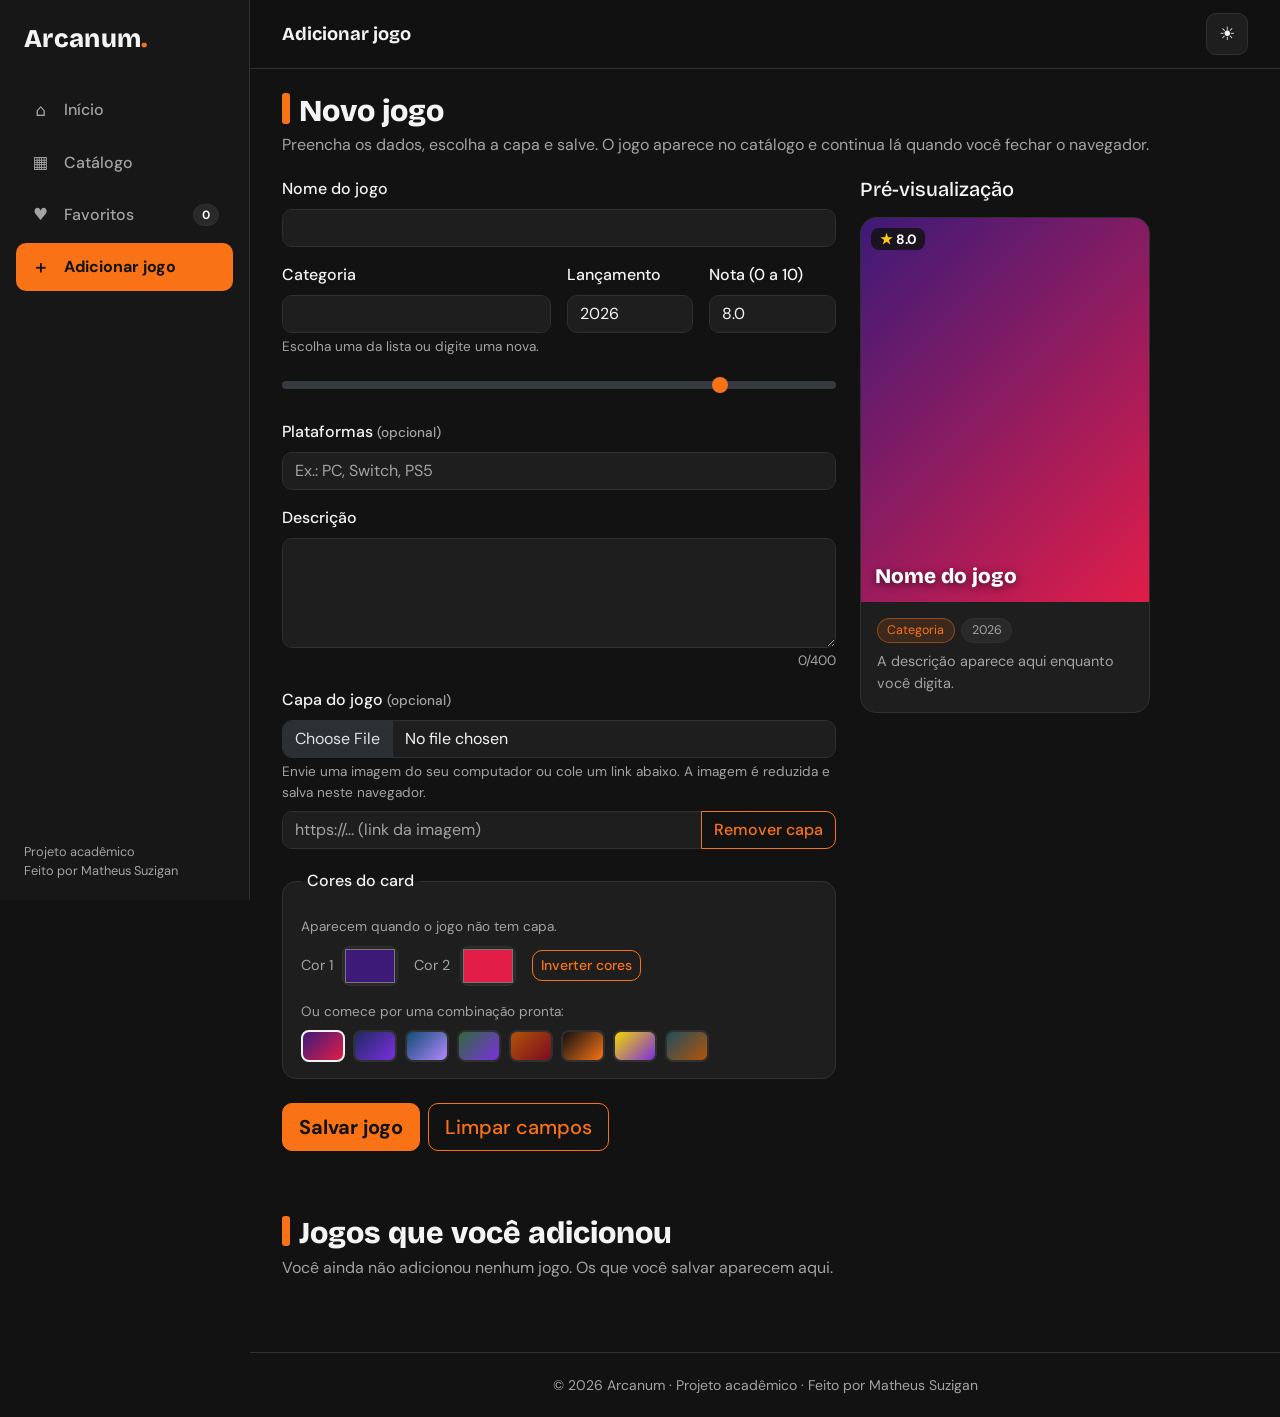
==== commit 93059a81: "atualização GTA 6" ====
--- a/adicionar.html
+++ b/adicionar.html
@@ -1,5 +1,5 @@
 <!DOCTYPE html>
-<html lang="pt-BR">
+<html lang="pt-BR" data-bs-theme="dark">
 
 <head>
     <meta charset="UTF-8">
@@ -13,176 +13,196 @@
         rel="stylesheet">
     <link href="https://cdn.jsdelivr.net/npm/bootstrap@5.3.3/dist/css/bootstrap.min.css" rel="stylesheet">
     <link rel="stylesheet" href="CSS/style.css">
-    <link rel="stylesheet" href="CSS/adicionar.css">
+    <script src="JS/tema.js"></script>
 </head>
 
 <body>
 
-    <header>
-        <nav class="navbar navbar-expand-md navbar-dark fixed-top app-nav" aria-label="Navegação principal">
-            <div class="container">
-                <a class="navbar-brand" href="index.html">Arcanum</a>
-                <button class="navbar-toggler" type="button" data-bs-toggle="collapse" data-bs-target="#menu"
-                    aria-controls="menu" aria-expanded="false" aria-label="Abrir menu">
-                    <span class="navbar-toggler-icon"></span>
-                </button>
-                <div class="collapse navbar-collapse" id="menu">
-                    <ul class="navbar-nav ms-auto align-items-md-center gap-md-2">
-                        <li class="nav-item"><a class="nav-link" href="index.html">Início</a></li>
-                        <li class="nav-item"><a class="nav-link" href="catalogo.html">Catálogo</a></li>
-                        <li class="nav-item"><a class="nav-link active" href="adicionar.html"
-                                aria-current="page">Adicionar jogo</a></li>
-                        <li class="nav-item">
-                            <a class="btn btn-sm btn-fav-nav" href="index.html#favoritos">♥ Favoritos</a>
-                        </li>
-                    </ul>
-                </div>
+    <div class="app">
+
+        <aside class="sidebar offcanvas-lg offcanvas-start" tabindex="-1" id="menu" aria-label="Navegação principal">
+            <div class="sidebar-marca">
+                <a class="marca" href="index.html">Arcanum<span>.</span></a>
+                <button type="button" class="btn-close d-lg-none" data-bs-dismiss="offcanvas" data-bs-target="#menu"
+                    aria-label="Fechar menu"></button>
             </div>
-        </nav>
-    </header>
-
-    <main class="pagina-catalogo">
-        <section class="cabecalho-catalogo">
-            <div class="container">
-                <h1 class="section-title mb-1">Adicionar jogo</h1>
-                <p class="text-muted-arcanum mb-0">Preencha os dados, escolha as cores do card e salve. O jogo aparece
-                    no catálogo e continua lá quando você fechar o navegador.</p>
-            </div>
-        </section>
-
-        <section class="py-5" aria-label="Formulário de novo jogo">
-            <div class="container">
-                <div class="row g-4">
-
-                    <div class="col-lg-7">
-                        <form id="formJogo" novalidate>
-                            <div class="row g-3">
-                                <div class="col-12">
-                                    <label for="titulo" class="form-label">Nome do jogo</label>
-                                    <input type="text" id="titulo" class="form-control" maxlength="60" required
-                                        autocomplete="off">
-                                    <div class="invalid-feedback">Digite o nome do jogo.</div>
+            <nav class="nav-app">
+                <a href="index.html"><span class="ico" aria-hidden="true">⌂</span>Início</a>
+                <a href="catalogo.html"><span class="ico" aria-hidden="true">▦</span>Catálogo</a>
+                <a href="index.html#favoritos"><span class="ico" aria-hidden="true">♥</span>Favoritos <span
+                        class="badge rounded-pill" id="contadorFavoritos">0</span></a>
+                <a class="ativo" href="adicionar.html" aria-current="page"><span class="ico"
+                        aria-hidden="true">＋</span>Adicionar jogo</a>
+            </nav>
+            <div class="sidebar-rodape">Projeto acadêmico<br>Feito por Matheus Suzigan</div>
+        </aside>
+
+        <div class="conteudo">
+            <header class="topbar">
+                <button type="button" class="btn-icone d-lg-none" data-bs-toggle="offcanvas" data-bs-target="#menu"
+                    aria-controls="menu" aria-label="Abrir menu">☰</button>
+                <h1>Adicionar jogo</h1>
+                <span class="espaco"></span>
+                <button type="button" class="btn-icone" id="btnTema" aria-label="Ativar modo claro"><span
+                        class="tema-icone" aria-hidden="true">☀</span></button>
+            </header>
+
+            <main>
+                <section class="cabecalho-pagina">
+                    <h2 class="section-title mb-1">Novo jogo</h2>
+                    <p class="text-muted-arcanum mb-0">Preencha os dados, escolha a capa e salve. O jogo aparece no
+                        catálogo e continua lá quando você fechar o navegador.</p>
+                </section>
+
+                <section aria-label="Formulário de novo jogo">
+                    <div class="row g-4">
+
+                        <div class="col-lg-7">
+                            <form id="formJogo" novalidate>
+                                <div class="row g-3">
+                                    <div class="col-12">
+                                        <label for="titulo" class="form-label">Nome do jogo</label>
+                                        <input type="text" id="titulo" class="form-control" maxlength="60" required
+                                            autocomplete="off">
+                                        <div class="invalid-feedback">Digite o nome do jogo.</div>
+                                    </div>
+
+                                    <div class="col-sm-6">
+                                        <label for="categoria" class="form-label">Categoria</label>
+                                        <input type="text" id="categoria" class="form-control" list="listaCategorias"
+                                            maxlength="30" required autocomplete="off">
+                                        <datalist id="listaCategorias"></datalist>
+                                        <div class="form-text campo-ajuda">Escolha uma da lista ou digite uma nova.
+                                        </div>
+                                        <div class="invalid-feedback">Informe a categoria.</div>
+                                    </div>
+
+                                    <div class="col-sm-3 col-6">
+                                        <label for="ano" class="form-label">Lançamento</label>
+                                        <input type="number" id="ano" class="form-control" min="1950" max="2100"
+                                            step="1" required>
+                                        <div class="invalid-feedback">Use um ano entre 1950 e 2100.</div>
+                                    </div>
+
+                                    <div class="col-sm-3 col-6">
+                                        <label for="nota" class="form-label">Nota (0 a 10)</label>
+                                        <input type="number" id="nota" class="form-control" min="0" max="10" step="0.1"
+                                            value="8.0" required>
+                                        <div class="invalid-feedback">A nota vai de 0 a 10.</div>
+                                    </div>
+
+                                    <div class="col-12">
+                                        <label for="notaRange" class="visually-hidden">Ajustar nota com o controle
+                                            deslizante</label>
+                                        <input type="range" id="notaRange" class="form-range" min="0" max="10"
+                                            step="0.1" value="8">
+                                    </div>
+
+                                    <div class="col-12">
+                                        <label for="plataforma" class="form-label">Plataformas <span
+                                                class="campo-ajuda">(opcional)</span></label>
+                                        <input type="text" id="plataforma" class="form-control" maxlength="60"
+                                            placeholder="Ex.: PC, Switch, PS5" autocomplete="off">
+                                    </div>
+
+                                    <div class="col-12">
+                                        <label for="descricao" class="form-label">Descrição</label>
+                                        <textarea id="descricao" class="form-control" rows="4" maxlength="400"
+                                            required></textarea>
+                                        <div class="invalid-feedback">Escreva uma descrição.</div>
+                                        <div class="text-end"><small class="campo-ajuda"
+                                                id="contadorDescricao">0/400</small></div>
+                                    </div>
+
+                                    <div class="col-12">
+                                        <label for="imagemArquivo" class="form-label">Capa do jogo <span
+                                                class="campo-ajuda">(opcional)</span></label>
+                                        <input type="file" id="imagemArquivo" class="form-control" accept="image/*">
+                                        <div class="form-text campo-ajuda">Envie uma imagem do seu computador ou cole um
+                                            link abaixo. A imagem é reduzida e salva neste navegador.</div>
+                                        <label for="imagemUrl" class="visually-hidden">Link da imagem</label>
+                                        <div class="input-group mt-2">
+                                            <input type="url" id="imagemUrl" class="form-control"
+                                                placeholder="https://... (link da imagem)" autocomplete="off">
+                                            <button type="button" class="btn btn-outline-arcanum"
+                                                id="btnRemoverImagem">Remover capa</button>
+                                        </div>
+                                        <div class="invalid-feedback d-block" id="erroImagem"></div>
+                                    </div>
+
+                                    <div class="col-12">
+                                        <fieldset class="fieldset-cores">
+                                            <legend class="form-label mb-2">Cores do card</legend>
+                                            <p class="campo-ajuda mb-2">Aparecem quando o jogo não tem capa.</p>
+                                            <div class="d-flex flex-wrap align-items-center gap-3 mb-3">
+                                                <div class="seletor-cor">
+                                                    <label for="cor1">Cor 1</label>
+                                                    <input type="color" id="cor1" value="#3d1a78">
+                                                </div>
+                                                <div class="seletor-cor">
+                                                    <label for="cor2">Cor 2</label>
+                                                    <input type="color" id="cor2" value="#e11d48">
+                                                </div>
+                                                <button type="button" class="btn btn-sm btn-outline-arcanum"
+                                                    id="btnInverter">Inverter cores</button>
+                                            </div>
+                                            <p class="campo-ajuda mb-2" id="rotuloPresets">Ou comece por uma combinação
+                                                pronta:</p>
+                                            <div class="d-flex flex-wrap gap-2" id="presets" role="group"
+                                                aria-labelledby="rotuloPresets"></div>
+                                        </fieldset>
+                                    </div>
                                 </div>
 
-                                <div class="col-sm-6">
-                                    <label for="categoria" class="form-label">Categoria</label>
-                                    <input type="text" id="categoria" class="form-control" list="listaCategorias"
-                                        maxlength="30" required autocomplete="off">
-                                    <datalist id="listaCategorias"></datalist>
-                                    <div class="form-text campo-ajuda">Escolha uma da lista ou digite uma nova.</div>
-                                    <div class="invalid-feedback">Informe a categoria.</div>
+                                <div class="d-flex flex-wrap gap-2 mt-4">
+                                    <button type="submit" class="btn btn-arcanum btn-lg">Salvar jogo</button>
+                                    <button type="button" class="btn btn-outline-arcanum btn-lg" id="btnLimpar">Limpar
+                                        campos</button>
                                 </div>
 
-                                <div class="col-sm-3 col-6">
-                                    <label for="ano" class="form-label">Lançamento</label>
-                                    <input type="number" id="ano" class="form-control" min="1950" max="2100" step="1"
-                                        required>
-                                    <div class="invalid-feedback">Use um ano entre 1950 e 2100.</div>
-                                </div>
-
-                                <div class="col-sm-3 col-6">
-                                    <label for="nota" class="form-label">Nota (0 a 10)</label>
-                                    <input type="number" id="nota" class="form-control" min="0" max="10" step="0.1"
-                                        value="8.0" required>
-                                    <div class="invalid-feedback">A nota vai de 0 a 10.</div>
-                                </div>
-
-                                <div class="col-12">
-                                    <label for="notaRange" class="visually-hidden">Ajustar nota com o controle
-                                        deslizante</label>
-                                    <input type="range" id="notaRange" class="form-range" min="0" max="10" step="0.1"
-                                        value="8">
-                                </div>
-
-                                <div class="col-12">
-                                    <label for="plataforma" class="form-label">Plataformas <span
-                                            class="campo-ajuda">(opcional)</span></label>
-                                    <input type="text" id="plataforma" class="form-control" maxlength="60"
-                                        placeholder="Ex.: PC, Switch, PS5" autocomplete="off">
-                                </div>
-
-                                <div class="col-12">
-                                    <label for="descricao" class="form-label">Descrição</label>
-                                    <textarea id="descricao" class="form-control" rows="4" maxlength="400"
-                                        required></textarea>
-                                    <div class="invalid-feedback">Escreva uma descrição.</div>
-                                    <div class="text-end"><small class="campo-ajuda"
-                                            id="contadorDescricao">0/400</small></div>
-                                </div>
-
-                                <div class="col-12">
-                                    <fieldset class="fieldset-cores">
-                                        <legend class="form-label mb-2">Cores do card</legend>
-                                        <div class="d-flex flex-wrap align-items-center gap-3 mb-3">
-                                            <div class="seletor-cor">
-                                                <label for="cor1">Cor 1</label>
-                                                <input type="color" id="cor1" value="#3d1a78">
-                                            </div>
-                                            <div class="seletor-cor">
-                                                <label for="cor2">Cor 2</label>
-                                                <input type="color" id="cor2" value="#e11d48">
-                                            </div>
-                                            <button type="button" class="btn btn-sm btn-outline-arcanum"
-                                                id="btnInverter">Inverter cores</button>
+                                <div id="mensagem" class="mt-3" role="status" aria-live="polite"></div>
+                            </form>
+                        </div>
+
+                        <div class="col-lg-5">
+                            <div class="preview-sticky">
+                                <h2 class="h5 mb-3">Pré-visualização</h2>
+                                <article class="card-jogo preview-card" aria-label="Pré-visualização do card">
+                                    <div class="capa" id="prevCapa">
+                                        <span class="capa-titulo" id="prevTitulo">Nome do jogo</span>
+                                        <img id="prevImg" alt="" hidden>
+                                        <span class="nota"><i>★</i> <span id="prevNota">8.0</span></span>
+                                    </div>
+                                    <div class="card-corpo">
+                                        <div class="tags">
+                                            <span class="tag" id="prevCategoria">Categoria</span>
+                                            <span class="tag tag-ano" id="prevAno">Ano</span>
                                         </div>
-                                        <p class="campo-ajuda mb-2" id="rotuloPresets">Ou comece por uma combinação
-                                            pronta:</p>
-                                        <div class="d-flex flex-wrap gap-2" id="presets" role="group"
-                                            aria-labelledby="rotuloPresets"></div>
-                                    </fieldset>
-                                </div>
-
-                                <div>
-                                    <label for="gameImage">Upload Image:</label>
-                                    <input type="file" id="gameImage" accept="image/*">
-                                </div>
+                                        <p class="desc" id="prevDescricao">A descrição aparece aqui enquanto você
+                                            digita.</p>
+                                    </div>
+                                </article>
                             </div>
-
-                            <div class="d-flex flex-wrap gap-2 mt-4">
-                                <button type="submit" class="btn btn-arcanum btn-lg">Salvar jogo</button>
-                                <button type="button" class="btn btn-outline-arcanum btn-lg" id="btnLimpar">Limpar
-                                    campos</button>
-                            </div>
-
-                            <div id="mensagem" class="mt-3" role="status" aria-live="polite"></div>
-                        </form>
-                    </div>
-
-                    <div class="col-lg-5">
-                        <div class="preview-sticky">
-                            <h2 class="h5 mb-3">Pré-visualização</h2>
-                            <article class="game-card preview-card" aria-label="Pré-visualização do card">
-                                <div class="game-capa" id="prevCapa">
-                                    <span class="game-nota" id="prevNota">★ 8.0</span>
-                                    <span id="prevTitulo">Nome do jogo</span>
-                                </div>
-                                <div class="game-body">
-                                    <div class="d-flex gap-2 mb-2 flex-wrap">
-                                        <span class="tag" id="prevCategoria">Categoria</span>
-                                        <span class="tag tag-vermelha" id="prevAno">Ano</span>
-                                    </div>
-                                    <p class="game-desc mb-0" id="prevDescricao">A descrição aparece aqui enquanto você
-                                        digita.</p>
-                                </div>
-                            </article>
                         </div>
                     </div>
-                </div>
-
-                <div class="mt-5">
-                    <h2 class="section-title h3 mb-1">Jogos que você adicionou</h2>
-                    <p class="text-muted-arcanum" id="resumoSalvos" aria-live="polite"></p>
-                    <ul class="lista-salvos list-unstyled" id="listaSalvos"></ul>
-                </div>
-            </div>
-        </section>
-    </main>
-
-    <footer class="py-4 text-center">
-        <small>© 2026 Arcanum · Projeto acadêmico · Feito por Matheus Suzigan</small>
-    </footer>
+
+                    <div class="mt-5">
+                        <h2 class="section-title h3 mb-1">Jogos que você adicionou</h2>
+                        <p class="text-muted-arcanum" id="resumoSalvos" aria-live="polite"></p>
+                        <ul class="lista-salvos list-unstyled" id="listaSalvos"></ul>
+                    </div>
+                </section>
+            </main>
+
+            <footer class="rodape">
+                <small>© 2026 Arcanum · Projeto acadêmico · Feito por Matheus Suzigan</small>
+            </footer>
+        </div>
+    </div>
 
     <script src="https://cdn.jsdelivr.net/npm/bootstrap@5.3.3/dist/js/bootstrap.bundle.min.js"></script>
+    <script src="JS/index.js"></script>
+    <script src="JS/app.js"></script>
     <script src="JS/adicionar.js"></script>
 </body>
 
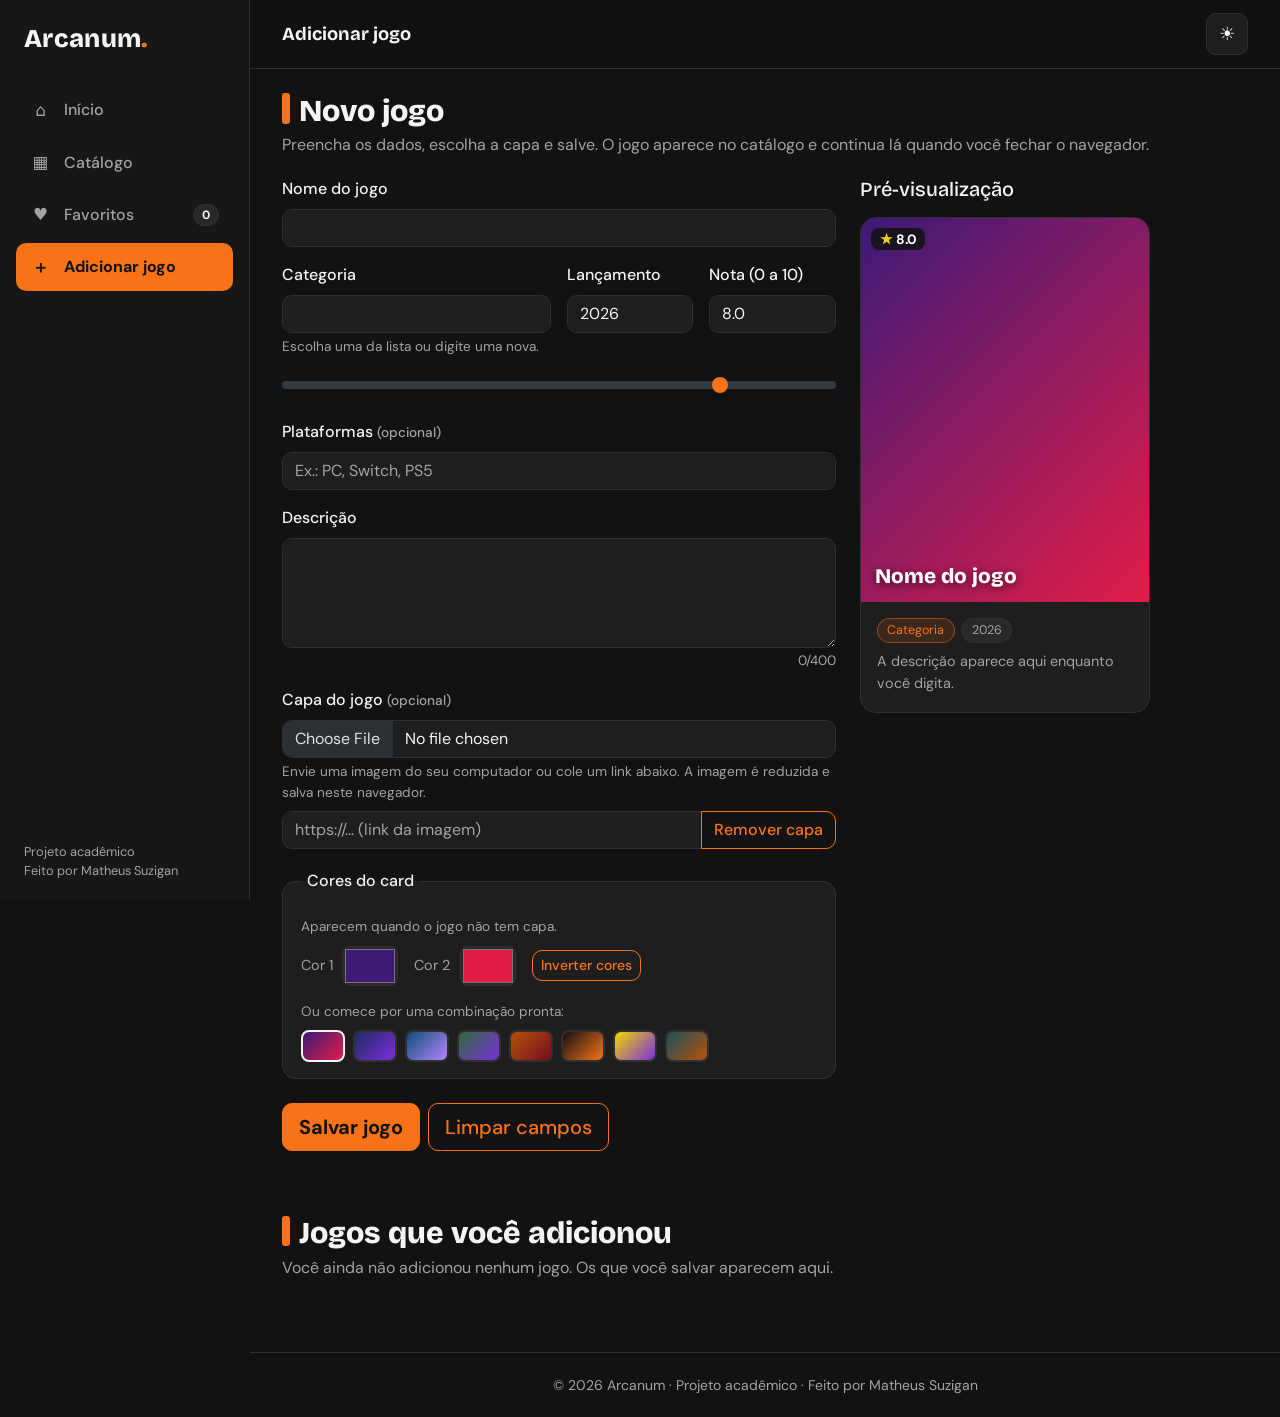
==== commit 82671b10: "atualização 2.9" ====
--- a/adicionar.html
+++ b/adicionar.html
@@ -29,7 +29,7 @@
             <nav class="nav-app">
                 <a href="index.html"><span class="ico" aria-hidden="true">⌂</span>Início</a>
                 <a href="catalogo.html"><span class="ico" aria-hidden="true">▦</span>Catálogo</a>
-                <a href="index.html#favoritos"><span class="ico" aria-hidden="true">♥</span>Favoritos <span
+                <a href="favoritos.html"><span class="ico" aria-hidden="true">♥</span>Favoritos <span
                         class="badge rounded-pill" id="contadorFavoritos">0</span></a>
                 <a class="ativo" href="adicionar.html" aria-current="page"><span class="ico"
                         aria-hidden="true">＋</span>Adicionar jogo</a>
--- a/CSS/style.css
+++ b/CSS/style.css
@@ -899,6 +899,78 @@
   color: #b91c1c;
 }
 
+.fan-carousel {
+  position: relative;
+  display: flex;
+  align-items: center;
+  justify-content: center;
+  width: 100%;
+}
+
+.fan-seta {
+  position: absolute;
+  z-index: 5;
+  top: 50%;
+  width: 42px;
+  height: 42px;
+  transform: translateY(-50%);
+  border: 1px solid var(--borda);
+  border-radius: 50%;
+  background: rgba(18, 18, 18, .82);
+  color: #fff;
+  font-size: 2rem;
+  line-height: 32px;
+  cursor: pointer;
+  transition: background .2s, border-color .2s, transform .2s;
+}
+
+.fan-seta:hover {
+  background: var(--destaque);
+  border-color: var(--destaque);
+  color: var(--on-destaque);
+  transform: translateY(-50%) scale(1.08);
+}
+
+.fan-anterior { left: .25rem; }
+.fan-proximo { right: .25rem; }
+
+.fan-dots {
+  display: flex;
+  justify-content: center;
+  gap: .45rem;
+  margin: -.55rem 0 1.15rem;
+}
+
+.fan-dot {
+  width: 8px;
+  height: 8px;
+  padding: 0;
+  border: 0;
+  border-radius: 999px;
+  background: var(--texto-suave);
+  opacity: .55;
+  transition: width .2s, opacity .2s, background .2s;
+}
+
+.fan-dot.ativo {
+  width: 24px;
+  background: var(--destaque);
+  opacity: 1;
+}
+
+.fan-card {
+  transition: transform .35s ease, opacity .35s ease, border-color .2s;
+}
+
+.fan-card[data-d="1"] { opacity: .88; }
+.fan-card[data-d="2"] { opacity: .72; }
+
+@media (max-width: 575.98px) {
+  .fan-seta { width: 36px; height: 36px; }
+  .fan-anterior { left: 0; }
+  .fan-proximo { right: 0; }
+}
+
 @media (prefers-reduced-motion: reduce) {
   * {
     transition: none !important;
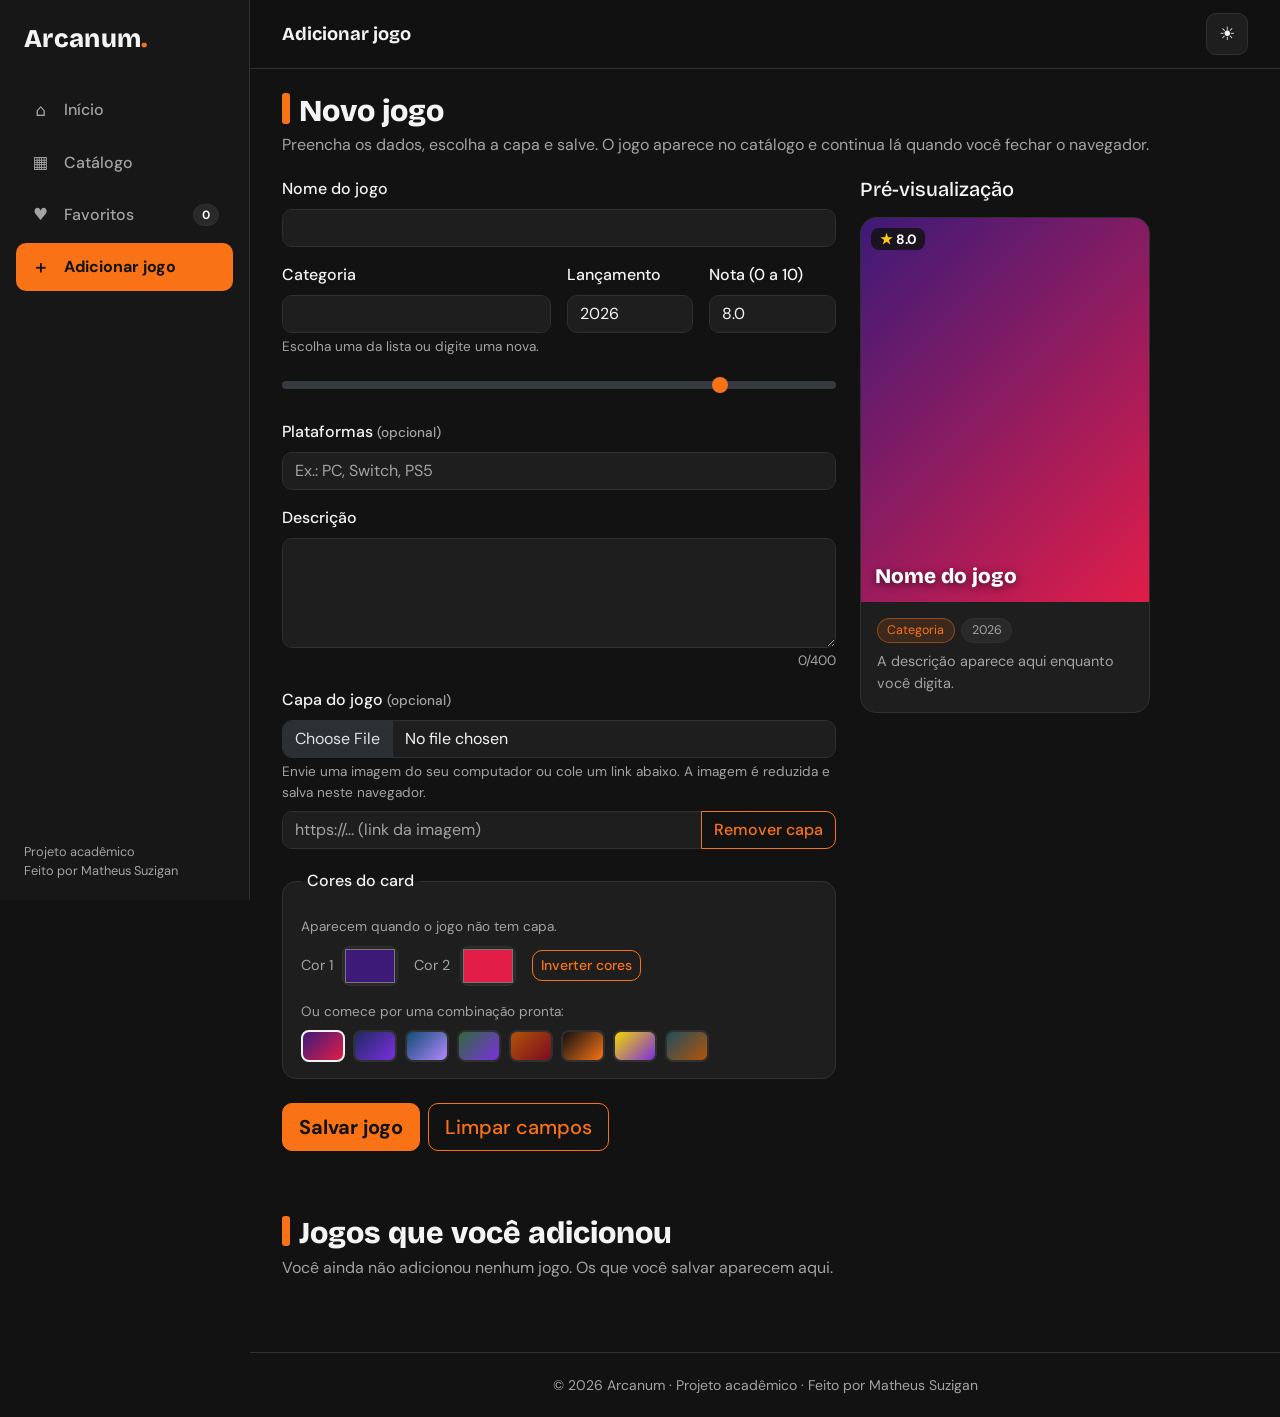
==== commit edb96071: "atualização 3.2" ====
--- a/adicionar.html
+++ b/adicionar.html
@@ -201,7 +201,7 @@
     </div>
 
     <script src="https://cdn.jsdelivr.net/npm/bootstrap@5.3.3/dist/js/bootstrap.bundle.min.js"></script>
-    <script src="JS/index.js"></script>
+    <script src="JS/jogos.js"></script>
     <script src="JS/app.js"></script>
     <script src="JS/adicionar.js"></script>
 </body>
